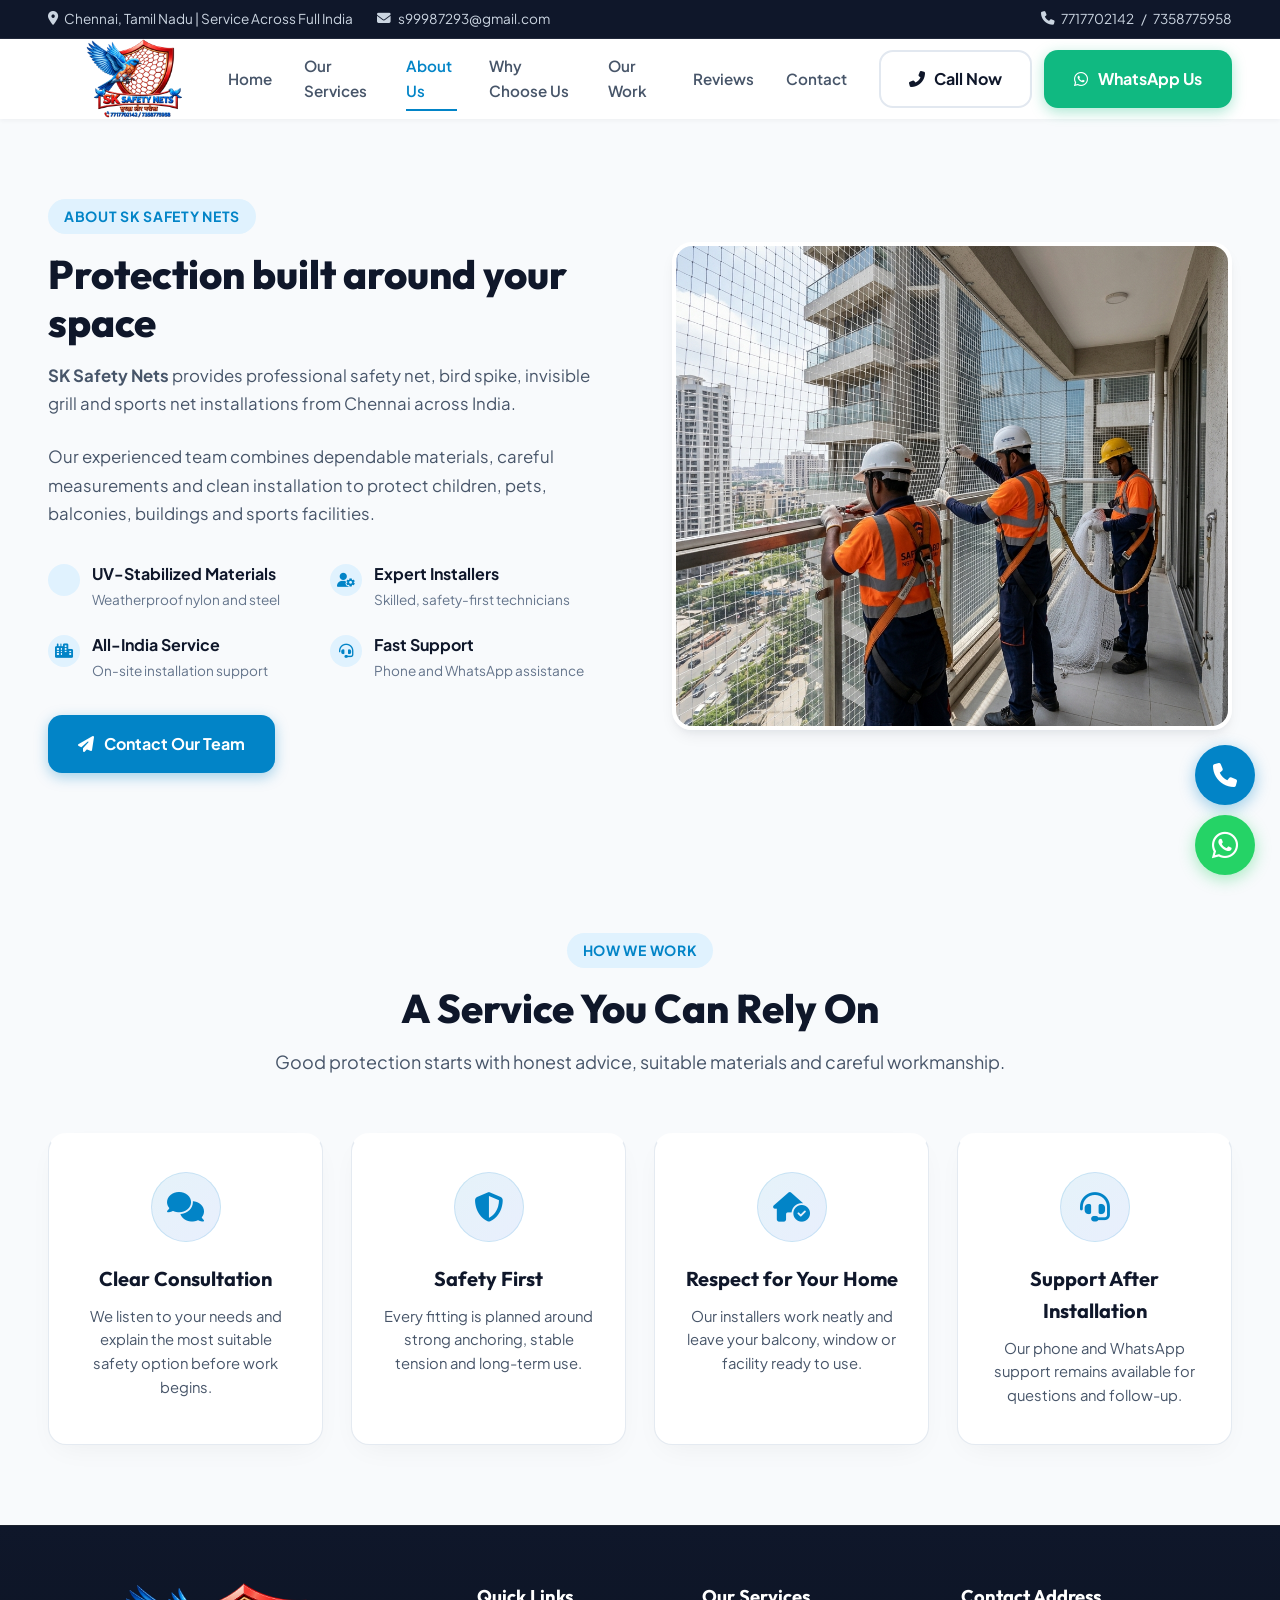
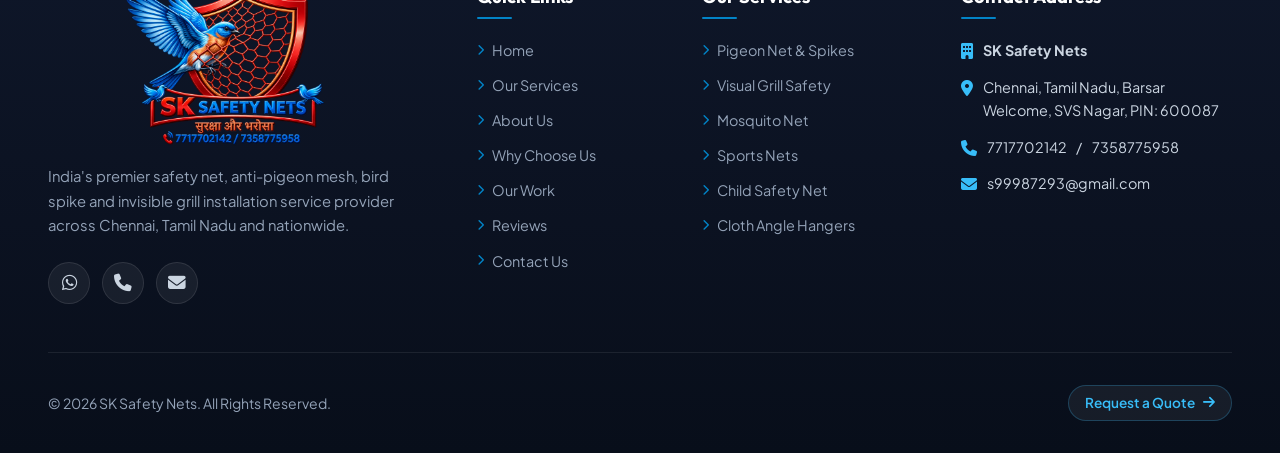
==== about.html @ f0ebfb07 "Initial commit" ====
<!doctype html>
<html lang="en">

<head>
    <meta charset="UTF-8">
    <meta name="viewport" content="width=device-width, initial-scale=1.0">
    <title>About Us | SK Safety Nets</title>
    <link rel="stylesheet" href="https://cdnjs.cloudflare.com/ajax/libs/font-awesome/6.4.0/css/all.min.css">
    <link rel="stylesheet" href="style/style.css">
</head>

<body>
    <div class="header-topbar">
        <div class="container-full topbar-content">
            <div class="topbar-info">
                <div class="topbar-item"><i class="fa-solid fa-location-dot"></i><span>Chennai, Tamil Nadu | Service
                        Across Full India</span></div>
                <div class="topbar-item"><i class="fa-solid fa-envelope"></i><a
                        href="mailto:s99987293@gmail.com">s99987293@gmail.com</a></div>
            </div>
            <div class="topbar-info">
                <div class="topbar-item"><i class="fa-solid fa-phone"></i><a href="tel:7717702142">7717702142</a> / <a
                        href="tel:7358775958">7358775958</a></div>
            </div>
        </div>
    </div>
    <header class="main-header">
        <div class="container-full header-container"><a href="index.html" class="brand-logo"><img src="images/logo.jpg"
                    alt="SK Safety Nets Logo" class="site-logo"></a>
            <nav class="nav-menu" id="navMenu"><a href="index.html" class="nav-link">Home</a><a href="services.html"
                    class="nav-link">Our Services</a><a href="about.html" class="nav-link active">About Us</a><a
                    href="why-choose-us.html" class="nav-link">Why Choose Us</a><a href="our-work.html"
                    class="nav-link">Our Work</a><a href="reviews.html" class="nav-link">Reviews</a><a
                    href="contact.html" class="nav-link">Contact</a></nav>
            <div class="header-cta-group"><a href="tel:7717702142" class="btn btn-outline btn-hide-mobile"><i
                        class="fa-solid fa-phone-flip"></i> Call Now</a><a href="https://wa.me/917717702142"
                    target="_blank" class="btn btn-whatsapp"><i class="fa-brands fa-whatsapp"></i> WhatsApp
                    Us</a><button class="mobile-toggle" id="mobileToggle" aria-label="Toggle Navigation Menu"><i
                        class="fa-solid fa-bars"></i></button></div>
        </div>
    </header>
    <main>
        <section class="section-padding about-section">
            <div class="container-full about-grid">
                <div class="about-content"><span class="section-badge">About SK Safety Nets</span>
                    <h1 class="section-title" style="text-align:left">Protection built around your space</h1>
                    <p class="about-text"><strong>SK Safety Nets</strong> provides professional safety net, bird spike,
                        invisible grill and sports net installations from Chennai across India.</p>
                    <p class="about-text">Our experienced team combines dependable materials, careful measurements and
                        clean installation to protect children, pets, balconies, buildings and sports facilities.</p>
                    <div class="about-highlights">
                        <div class="about-highlight-item"><i class="fa-solid fa-shield-check"></i>
                            <div><strong>UV-Stabilized Materials</strong><span>Weatherproof nylon and steel</span></div>
                        </div>
                        <div class="about-highlight-item"><i class="fa-solid fa-user-gear"></i>
                            <div><strong>Expert Installers</strong><span>Skilled, safety-first technicians</span></div>
                        </div>
                        <div class="about-highlight-item"><i class="fa-solid fa-city"></i>
                            <div><strong>All-India Service</strong><span>On-site installation support</span></div>
                        </div>
                        <div class="about-highlight-item"><i class="fa-solid fa-headset"></i>
                            <div><strong>Fast Support</strong><span>Phone and WhatsApp assistance</span></div>
                        </div>
                    </div><a href="contact.html" class="btn btn-primary"><i class="fa-solid fa-paper-plane"></i> Contact
                        Our Team</a>
                </div>
                <div class="about-image-wrapper">
                    <div class="about-img-box"><img src="images/about_img.png" alt="SK Safety Nets professional team">
                    </div>
                </div>
            </div>
        </section>
        <section class="section-padding" style="background-color: var(--bg-light);">
            <div class="container">
                <div class="section-header"><span class="section-badge">How We Work</span>
                    <h2 class="section-title">A Service You Can Rely On</h2>
                    <p class="section-subtitle">Good protection starts with honest advice, suitable materials and
                        careful workmanship.</p>
                </div>
                <div class="why-grid">
                    <div class="why-card">
                        <div class="why-icon-box"><i class="fa-solid fa-comments"></i></div>
                        <h3 class="why-title">Clear Consultation</h3>
                        <p class="why-desc">We listen to your needs and explain the most suitable safety option before
                            work begins.</p>
                    </div>
                    <div class="why-card">
                        <div class="why-icon-box"><i class="fa-solid fa-shield-halved"></i></div>
                        <h3 class="why-title">Safety First</h3>
                        <p class="why-desc">Every fitting is planned around strong anchoring, stable tension and
                            long-term use.</p>
                    </div>
                    <div class="why-card">
                        <div class="why-icon-box"><i class="fa-solid fa-house-circle-check"></i></div>
                        <h3 class="why-title">Respect for Your Home</h3>
                        <p class="why-desc">Our installers work neatly and leave your balcony, window or facility ready
                            to use.</p>
                    </div>
                    <div class="why-card">
                        <div class="why-icon-box"><i class="fa-solid fa-headset"></i></div>
                        <h3 class="why-title">Support After Installation</h3>
                        <p class="why-desc">Our phone and WhatsApp support remains available for questions and
                            follow-up.</p>
                    </div>
                </div>
            </div>
        </section>
    </main>
    <footer class="footer-section">
        <div class="container-full">
            <div class="footer-grid">
                <div class="footer-brand"><a href="index.html" class="brand-logo footer-logo"><img src="images/logo.jpg"
                            alt="SK Safety Nets Logo" style="width: 250px; height: auto; margin-left: 60px"></a>
                    <p class="footer-desc">India's premier safety net, anti-pigeon mesh, bird spike and invisible grill
                        installation service provider across Chennai, Tamil Nadu and nationwide.</p>
                    <div class="footer-social-badges"><a href="https://wa.me/917717702142" target="_blank"
                            class="social-badge" title="WhatsApp Us"><i class="fa-brands fa-whatsapp"></i></a><a
                            href="tel:7717702142" class="social-badge" title="Call Us"><i
                                class="fa-solid fa-phone"></i></a><a href="mailto:s99987293@gmail.com"
                            class="social-badge" title="Email Us"><i class="fa-solid fa-envelope"></i></a></div>
                </div>
                <div>
                    <h4 class="footer-title">Quick Links</h4>
                    <div class="footer-links"><a href="index.html"><i class="fa-solid fa-chevron-right"></i> Home</a><a
                            href="services.html"><i class="fa-solid fa-chevron-right"></i> Our Services</a><a
                            href="about.html"><i class="fa-solid fa-chevron-right"></i> About Us</a><a
                            href="why-choose-us.html"><i class="fa-solid fa-chevron-right"></i> Why Choose Us</a><a
                            href="our-work.html"><i class="fa-solid fa-chevron-right"></i> Our Work</a><a
                            href="reviews.html"><i class="fa-solid fa-chevron-right"></i> Reviews</a><a
                            href="contact.html"><i class="fa-solid fa-chevron-right"></i> Contact Us</a></div>
                </div>
                <div>
                    <h4 class="footer-title">Our Services</h4>
                    <div class="footer-links"><a href="services.html"><i class="fa-solid fa-chevron-right"></i> Pigeon
                            Net &amp; Spikes</a><a href="services.html"><i class="fa-solid fa-chevron-right"></i> Visual
                            Grill Safety</a><a href="services.html"><i class="fa-solid fa-chevron-right"></i> Mosquito
                            Net</a><a href="services.html"><i class="fa-solid fa-chevron-right"></i> Sports Nets</a><a
                            href="services.html"><i class="fa-solid fa-chevron-right"></i> Child Safety Net</a><a
                            href="services.html"><i class="fa-solid fa-chevron-right"></i> Cloth Angle Hangers</a></div>
                </div>
                <div>
                    <h4 class="footer-title">Contact Address</h4>
                    <div class="footer-contact-block">
                        <p><i class="fa-solid fa-building" style="color: #38bdf8"></i> <strong>SK Safety Nets</strong>
                        </p>
                        <p><i class="fa-solid fa-location-dot" style="color: #38bdf8"></i> Chennai, Tamil Nadu, Barsar
                            Welcome, SVS Nagar, PIN: 600087</p>
                        <p><i class="fa-solid fa-phone" style="color: #38bdf8"></i> <a
                                href="tel:7717702142">7717702142</a> / <a href="tel:7358775958">7358775958</a></p>
                        <p><i class="fa-solid fa-envelope" style="color: #38bdf8"></i> <a
                                href="mailto:s99987293@gmail.com">s99987293@gmail.com</a></p>
                    </div>
                </div>
            </div>
            <div class="footer-bottom">
                <p>© 2026 SK Safety Nets. All Rights Reserved.</p><a href="contact.html" class="footer-top-btn">Request
                    a Quote <i class="fa-solid fa-arrow-right"></i></a>
            </div>
        </div>
    </footer>
    <a href="tel:7717702142" class="floating-call" aria-label="Call SK Safety Nets"><i
            class="fa-solid fa-phone"></i></a>
    <a href="https://wa.me/917717702142" target="_blank" class="floating-whatsapp" aria-label="Chat on WhatsApp"><i
            class="fa-brands fa-whatsapp"></i></a>
    <script src="style/script.js"></script>
</body>

</html>
---- style/style.css ----
@import url("https://fonts.googleapis.com/css2?family=Plus+Jakarta+Sans:wght@400;500;600;700;800&family=Outfit:wght@500;600;700;800&display=swap");

:root {
    /* Primary & Accent Color Palette */
    --primary-dark: #0f172a;
    --primary-navy: #1e293b;
    --primary-blue: #2563eb;
    --accent-cyan: #0284c7;
    --accent-light: #e0f2fe;
    --accent-green: #10b981;
    --accent-green-hover: #059669;

    /* Neutral Shades */
    --text-primary: #0f172a;
    --text-secondary: #475569;
    --text-muted: #64748b;
    --bg-light: #f8fafc;
    --bg-white: #ffffff;
    --bg-card: #ffffff;
    --border-light: #e2e8f0;

    /* Shadows */
    --shadow-sm: 0 2px 4px rgba(15, 23, 42, 0.04);
    --shadow-md:
        0 8px 16px -4px rgba(15, 23, 42, 0.08),
        0 4px 6px -2px rgba(15, 23, 42, 0.04);
    --shadow-lg:
        0 20px 25px -5px rgba(15, 23, 42, 0.1),
        0 8px 10px -6px rgba(15, 23, 42, 0.05);
    --shadow-hover:
        0 25px 35px -5px rgba(2, 132, 199, 0.15),
        0 12px 15px -6px rgba(15, 23, 42, 0.08);

    /* Layout Constants */
    --radius-sm: 8px;
    --radius-md: 14px;
    --radius-lg: 20px;
    --radius-full: 9999px;

    --transition-fast: all 0.2s cubic-bezier(0.4, 0, 0.2, 1);
    --transition-smooth: all 0.3s cubic-bezier(0.4, 0, 0.2, 1);
}

/* Reset & Base Styles */

*,
*::before,
*::after {
    box-sizing: border-box;
    margin: 0;
    padding: 0;
}

html {
    scroll-behavior: smooth;
    font-size: 16px;
    overflow-x: hidden;
}

body {
    font-family:
        "Plus Jakarta Sans",
        -apple-system,
        BlinkMacSystemFont,
        sans-serif;
    color: var(--text-primary);
    background-color: var(--bg-white);
    line-height: 1.6;
    overflow-x: hidden;
    width: 100%;
}

img {
    max-width: 100%;
    height: auto;
    display: block;
}

a {
    text-decoration: none;
    color: inherit;
    transition: var(--transition-fast);
}

ul {
    list-style: none;
}

/* Container & Spacing */

.container {
    width: 100%;
    max-width: 1600px;
    margin: 0 auto;
    padding-left: 3rem;
    padding-right: 3rem;
}

.container-full {
    width: 100%;
    max-width: 1600px;
    margin: 0 auto;
    padding-left: 3rem;
    padding-right: 3rem;
}

@media (max-width: 992px) {

    .container,
    .container-full {
        padding-left: 2rem;
        padding-right: 2rem;
    }
}

@media (max-width: 576px) {

    .container,
    .container-full {
        padding-left: 1.25rem;
        padding-right: 1.25rem;
    }
}

.section-padding {
    padding: 5rem 0;
}

@media (max-width: 768px) {
    .section-padding {
        padding: 3.5rem 0;
    }
}

/* Section Header Utilities */

.section-header {
    text-align: center;
    max-width: 768px;
    margin: 0 auto 3.5rem;
}

.section-badge {
    display: inline-flex;
    align-items: center;
    gap: 0.5rem;
    padding: 0.4rem 1rem;
    background-color: var(--accent-light);
    color: var(--accent-cyan);
    border-radius: var(--radius-full);
    font-size: 0.875rem;
    font-weight: 700;
    letter-spacing: 0.05em;
    text-transform: uppercase;
    margin-bottom: 1rem;
}

.section-title {
    font-family: "Outfit", sans-serif;
    font-size: 2.5rem;
    font-weight: 800;
    color: var(--primary-dark);
    line-height: 1.2;
    margin-bottom: 1rem;
}

.section-subtitle {
    font-size: 1.125rem;
    color: var(--text-secondary);
}

@media (max-width: 768px) {
    .section-title {
        font-size: 1.875rem;
    }

    .section-subtitle {
        font-size: 1rem;
    }
}

/* Button Styles */

.btn {
    display: inline-flex;
    align-items: center;
    justify-content: center;
    gap: 0.6rem;
    padding: 0.875rem 1.75rem;
    border-radius: var(--radius-md);
    font-weight: 700;
    font-size: 1rem;
    cursor: pointer;
    border: 2px solid transparent;
    transition: var(--transition-smooth);
    white-space: nowrap;
}

.btn-primary {
    background-color: var(--accent-cyan);
    color: var(--bg-white);
    box-shadow: 0 4px 14px rgba(2, 132, 199, 0.35);
}

.btn-primary:hover {
    background-color: #0270ad;
    transform: translateY(-2px);
    box-shadow: 0 8px 20px rgba(2, 132, 199, 0.45);
}

.btn-whatsapp {
    background-color: var(--accent-green);
    color: var(--bg-white);
    box-shadow: 0 4px 14px rgba(16, 185, 129, 0.35);
}

.btn-whatsapp:hover {
    background-color: var(--accent-green-hover);
    transform: translateY(-2px);
    box-shadow: 0 8px 20px rgba(16, 185, 129, 0.45);
}

.btn-call {
    background-color: var(--accent-green);
    color: var(--bg-white);
    box-shadow: 0 4px 14px rgba(16, 185, 129, 0.3);
}

.btn-call:hover {
    background-color: var(--accent-green-hover);
    color: var(--bg-white);
    transform: translateY(-2px);
    box-shadow: 0 8px 20px rgba(16, 185, 129, 0.45);
}

.btn-outline {
    background-color: transparent;
    border-color: var(--border-light);
    color: var(--primary-dark);
}

.btn-outline:hover {
    border-color: var(--accent-cyan);
    color: var(--accent-cyan);
    background-color: rgba(2, 132, 199, 0.05);
}

.btn-full {
    width: 100%;
}



.header-topbar {
    width: 100%;
    background-color: var(--primary-dark);
    color: #94a3b8;
    font-size: 0.85rem;
    padding: 0.5rem 0;
    border-bottom: 1px solid rgba(255, 255, 255, 0.08);
}

.topbar-content {
    display: flex;
    justify-content: space-between;
    align-items: center;
    flex-wrap: wrap;
    gap: 0.75rem;
    width: 100%;
    max-width: 100%;
}

.topbar-info {
    display: flex;
    align-items: center;
    gap: 1.5rem;
    flex-wrap: wrap;
}

.topbar-item {
    display: flex;
    align-items: center;
    gap: 0.4rem;
    color: #cbd5e1;
}

.topbar-item a:hover {
    color: #38bdf8;
}

.topbar-badge {
    background: rgba(16, 185, 129, 0.15);
    color: #34d399;
    border: 1px solid rgba(52, 211, 153, 0.3);
    padding: 0.2rem 0.6rem;
    border-radius: var(--radius-full);
    font-weight: 600;
    font-size: 0.75rem;
}

/* Main Header */

.main-header {
    position: sticky;
    top: 0;
    left: 0;
    width: 100%;
    background-color: rgba(255, 255, 255, 0.95);
    backdrop-filter: blur(12px);
    -webkit-backdrop-filter: blur(12px);
    box-shadow: var(--shadow-sm);
    z-index: 1000;
    transition: var(--transition-fast);
}

.header-container {
    display: flex;
    align-items: center;
    justify-content: space-between;
    height: 80px;
    width: 100%;
    max-width: 100%;
}


.brand-logo {
    display: flex;
    align-items: center;
    justify-content: flex-start;
    flex-shrink: 0;
    text-decoration: none;
    width: auto;
}

.site-logo {
    width: 180px;
    height: 80px;
    max-width: 180px;
    object-fit: contain;
    object-position: center;
    display: block;
}

/* Navigation */

.nav-menu {
    display: flex;
    align-items: center;
    gap: 2rem;
    margin-left: auto;
    margin-right: 2rem;
}

.nav-link {
    font-weight: 600;
    color: var(--text-secondary);
    font-size: 0.95rem;
    position: relative;
    padding: 0.5rem 0;
}

.nav-link:hover,
.nav-link.active {
    color: var(--accent-cyan);
}

.nav-link::after {
    content: "";
    position: absolute;
    bottom: 0;
    left: 0;
    width: 0;
    height: 2px;
    background-color: var(--accent-cyan);
    transition: var(--transition-fast);
}

.nav-link:hover::after,
.nav-link.active::after {
    width: 100%;
}

/* Header Buttons */

.header-cta-group {
    display: flex;
    align-items: center;
    gap: 0.75rem;
    flex-shrink: 0;
}

.mobile-toggle {
    display: none;
    background: none;
    border: none;
    font-size: 1.5rem;
    color: var(--primary-dark);
    cursor: pointer;
    padding: 0.5rem;
}

/* =========================================================
   HEADER RESPONSIVE
========================================================= */

@media (max-width: 1200px) {
    .site-logo {
        width: 160px;
        max-width: 160px;
        height: 55px;
    }

    .nav-menu {
        gap: 1.25rem;
        margin-right: 1rem;
    }

    .nav-link {
        font-size: 0.88rem;
    }

    .header-cta-group .btn {
        padding: 0.75rem 1rem;
        font-size: 0.9rem;
    }
}

@media (max-width: 992px) {
    .header-container {
        height: 80px;
    }

    .site-logo {
        width: 160px;
        max-width: 160px;
        height: 55px;
    }

    .nav-menu {
        position: fixed;
        top: 80px;
        left: -100%;
        width: 100%;
        height: calc(100vh - 80px);
        background-color: var(--bg-white);
        flex-direction: column;
        justify-content: flex-start;
        align-items: center;
        padding: 2.5rem 2rem;
        gap: 1.5rem;
        margin: 0;
        box-shadow: var(--shadow-lg);
        transition: left 0.3s ease-in-out;
    }

    .nav-menu.active {
        left: 0;
    }

    .nav-link {
        font-size: 1rem;
        padding: 0.6rem 0;
    }

    .mobile-toggle {
        display: block;
    }

    .header-cta-group .btn-hide-mobile {
        display: none;
    }
}

@media (max-width: 576px) {
    .header-container {
        height: 70px;
    }

    .site-logo {
        width: 140px;
        max-width: 140px;
        height: 48px;
    }

    .nav-menu {
        top: 70px;
        height: calc(100vh - 70px);
        padding: 2rem 1.25rem;
    }

    .btn-whatsapp {
        padding: 0.65rem 0.85rem;
        font-size: 0.82rem;
    }

    .mobile-toggle {
        font-size: 1.4rem;
        padding: 0.35rem;
    }
}

@media (max-width: 400px) {
    .site-logo {
        width: 125px;
        max-width: 125px;
        height: 45px;
    }

    .btn-whatsapp {
        padding: 0.6rem 0.7rem;
        font-size: 0.78rem;
    }
}

/* =========================================================
   2. HERO SECTION
========================================================= */

.hero-section {
    position: relative;
    width: 100%;
    min-width: 100%;
    background: linear-gradient(135deg, #f8fafc 0%, #f1f5f9 100%);
    padding: 4.5rem 0;
    overflow: hidden;
}

.hero-grid {
    display: grid;
    grid-template-columns: 1fr 1fr;
    gap: 4rem;
    align-items: center;
    width: 100%;
    max-width: 100%;
}

.hero-content {
    display: flex;
    flex-direction: column;
    align-items: flex-start;
    width: 100%;
}

.hero-company-tag {
    display: inline-flex;
    align-items: center;
    gap: 0.5rem;
    background-color: rgba(2, 132, 199, 0.1);
    color: var(--accent-cyan);
    font-weight: 700;
    font-size: 0.9rem;
    padding: 0.4rem 1rem;
    border-radius: var(--radius-full);
    margin-bottom: 1.25rem;
}

.hero-title {
    font-family: "Outfit", sans-serif;
    font-size: clamp(2.5rem, 3.5vw, 3.75rem);
    font-weight: 800;
    line-height: 1.15;
    color: var(--primary-dark);
    margin-bottom: 1.25rem;
}

.hero-title span.gradient-text {
    background: linear-gradient(135deg,
            var(--accent-cyan) 0%,
            var(--primary-blue) 100%);
    background-clip: text;
    -webkit-background-clip: text;
    -webkit-text-fill-color: transparent;
}

.hero-description {
    font-size: 1.15rem;
    color: var(--text-secondary);
    line-height: 1.65;
    margin-bottom: 2rem;
}

.hero-actions {
    display: flex;
    align-items: center;
    gap: 1rem;
    flex-wrap: wrap;
    margin-bottom: 2.5rem;
}

.hero-features {
    display: grid;
    grid-template-columns: repeat(3, 1fr);
    gap: 1rem;
    width: 100%;
    padding-top: 1.5rem;
    border-top: 1px solid var(--border-light);
}

.hero-feature-item {
    display: flex;
    align-items: center;
    gap: 0.5rem;
    font-size: 0.875rem;
    font-weight: 600;
    color: var(--text-secondary);
}

.hero-feature-item i {
    color: var(--accent-green);
    font-size: 1.1rem;
}

.hero-image-wrapper {
    position: relative;
    width: 100%;
}

.hero-img-card {
    position: relative;
    border-radius: var(--radius-lg);
    overflow: hidden;
    box-shadow: var(--shadow-lg);
    border: 4px solid var(--bg-white);
    width: 100%;
}

.hero-img-card img {
    width: 100%;
    height: 520px;
    object-fit: cover;
    display: block;
}

.hero-floating-badge {
    position: absolute;
    bottom: 20px;
    left: -20px;
    background-color: var(--bg-white);
    padding: 1rem 1.25rem;
    border-radius: var(--radius-md);
    box-shadow: var(--shadow-lg);
    display: flex;
    align-items: center;
    gap: 1rem;
    border: 1px solid var(--border-light);
}

.badge-icon {
    width: 44px;
    height: 44px;
    border-radius: 50%;
    background-color: var(--accent-light);
    color: var(--accent-cyan);
    display: flex;
    align-items: center;
    justify-content: center;
    font-size: 1.25rem;
}

.badge-text strong {
    display: block;
    font-size: 1.1rem;
    color: var(--primary-dark);
}

.badge-text span {
    font-size: 0.8rem;
    color: var(--text-muted);
}

@media (max-width: 992px) {
    .hero-grid {
        grid-template-columns: 1fr;
        gap: 2.5rem;
    }

    .hero-title {
        font-size: 2.5rem;
    }

    .hero-floating-badge {
        left: 10px;
        bottom: 10px;
    }

    .hero-img-card img {
        height: 380px;
    }
}



.services-grid {
    display: grid;
    grid-template-columns: repeat(4, 1fr);
    gap: 1.75rem;
}

@media (max-width: 1200px) {
    .services-grid {
        grid-template-columns: repeat(3, 1fr);
    }
}

@media (max-width: 900px) {
    .services-grid {
        grid-template-columns: repeat(2, 1fr);
    }
}

@media (max-width: 600px) {
    .services-grid {
        grid-template-columns: 1fr;
    }
}

.service-card {
    background-color: var(--bg-card);
    border-radius: var(--radius-lg);
    overflow: hidden;
    box-shadow: 0 10px 30px -8px rgba(15, 23, 42, 0.06);
    border: 1px solid rgba(226, 232, 240, 0.9);
    display: flex;
    flex-direction: column;
    transition: all 0.35s cubic-bezier(0.4, 0, 0.2, 1);
    height: 100%;
    position: relative;
}

.service-card:hover {
    transform: translateY(-10px);
    box-shadow:
        0 25px 45px -12px rgba(2, 132, 199, 0.22),
        0 10px 15px -8px rgba(15, 23, 42, 0.08);
    border-color: rgba(2, 132, 199, 0.45);
}

.service-card-top {
    position: relative;
    height: 230px;
    overflow: hidden;
    background-color: var(--bg-light);
}

.service-card-top img {
    width: 100%;
    height: 100%;
    object-fit: cover;
    transition:
        transform 0.6s cubic-bezier(0.25, 1, 0.5, 1),
        filter 0.6s ease;
}

.service-card:hover .service-card-top img {
    transform: scale(1.08);
    filter: brightness(1.03);
}

.service-icon-badge {
    position: absolute;
    bottom: -24px;
    left: 50%;
    transform: translateX(-50%);
    width: 54px;
    height: 54px;
    background: linear-gradient(135deg, #ffffff 0%, #f8fafc 100%);
    border-radius: 50%;
    box-shadow: 0 8px 20px rgba(2, 132, 199, 0.18);
    display: flex;
    align-items: center;
    justify-content: center;
    font-size: 1.6rem;
    border: 2.5px solid var(--accent-cyan);
    z-index: 5;
    transition:
        transform 0.35s ease,
        box-shadow 0.35s ease;
}

.service-card:hover .service-icon-badge {
    transform: translateX(-50%) scale(1.1);
    box-shadow: 0 12px 25px rgba(2, 132, 199, 0.35);
}

.service-card-body {
    padding: 2.5rem 1.6rem 1.6rem;
    display: flex;
    flex-direction: column;
    align-items: center;
    text-align: center;
    flex-grow: 1;
}

.service-name {
    font-family: "Outfit", sans-serif;
    font-size: 1.3rem;
    font-weight: 700;
    color: var(--primary-dark);
    margin-bottom: 0.75rem;
    transition: color 0.3s ease;
}

.service-card:hover .service-name {
    color: var(--accent-cyan);
}

.service-desc {
    font-size: 0.95rem;
    color: var(--text-secondary);
    line-height: 1.6;
    margin-bottom: 1.6rem;
    flex-grow: 1;
}

.service-card-footer {
    width: 100%;
    padding-top: 1rem;
    border-top: 1px solid var(--border-light);
}



.about-section {
    width: 100%;
    background-color: var(--bg-light);
}

.about-grid {
    display: grid;
    grid-template-columns: 1fr 1fr;
    gap: 4rem;
    align-items: center;
    width: 100%;
    max-width: 100%;
}

.about-content {
    padding-right: 1rem;
    width: 100%;
}

.about-text {
    font-size: 1.05rem;
    color: var(--text-secondary);
    line-height: 1.7;
    margin-bottom: 1.5rem;
}

.about-highlights {
    display: grid;
    grid-template-columns: repeat(2, 1fr);
    gap: 1.25rem;
    margin: 2rem 0;
}

.about-highlight-item {
    display: flex;
    align-items: flex-start;
    gap: 0.75rem;
}

.about-highlight-item i {
    width: 32px;
    height: 32px;
    background-color: var(--accent-light);
    color: var(--accent-cyan);
    border-radius: 50%;
    display: flex;
    align-items: center;
    justify-content: center;
    font-size: 0.9rem;
    flex-shrink: 0;
    margin-top: 0.2rem;
}

.about-highlight-item strong {
    display: block;
    color: var(--primary-dark);
    font-size: 1rem;
}

.about-highlight-item span {
    font-size: 0.85rem;
    color: var(--text-muted);
}

.about-image-wrapper {
    position: relative;
    width: 100%;
}

.about-img-box {
    border-radius: var(--radius-lg);
    overflow: hidden;
    box-shadow: var(--shadow-md);
    border: 4px solid var(--bg-white);
    width: 100%;
}

.about-img-box img {
    width: 100%;
    height: 480px;
    object-fit: cover;
}

@media (max-width: 992px) {
    .about-grid {
        grid-template-columns: 1fr;
        gap: 2.5rem;
    }

    .about-content {
        padding-right: 0;
    }

    .about-img-box img {
        height: 340px;
    }
}


.why-grid {
    display: grid;
    grid-template-columns: repeat(4, 1fr);
    gap: 1.75rem;
    justify-content: center;
}

.why-card {
    background-color: var(--bg-white);
    border-radius: 18px;
    padding: 2.25rem 1.75rem;
    text-align: center;
    box-shadow: 0 10px 30px -10px rgba(15, 23, 42, 0.06);
    border: 1px solid rgba(226, 232, 240, 0.9);
    border-top: 3px solid transparent;
    transition: all 0.35s cubic-bezier(0.4, 0, 0.2, 1);
    display: flex;
    flex-direction: column;
    align-items: center;
}

.why-card:hover {
    transform: translateY(-8px);
    box-shadow: 0 22px 40px -10px rgba(2, 132, 199, 0.18);
    border-color: rgba(2, 132, 199, 0.3);
    border-top-color: var(--accent-cyan);
}

.why-icon-box {
    width: 70px;
    height: 70px;
    background: linear-gradient(135deg,
            rgba(2, 132, 199, 0.1) 0%,
            rgba(37, 99, 235, 0.1) 100%);
    color: var(--accent-cyan);
    border-radius: 50%;
    display: flex;
    align-items: center;
    justify-content: center;
    font-size: 1.85rem;
    margin-bottom: 1.35rem;
    transition: all 0.35s ease;
    border: 1px solid rgba(2, 132, 199, 0.15);
}

.why-card:hover .why-icon-box {
    background: linear-gradient(135deg,
            var(--accent-cyan) 0%,
            var(--primary-blue) 100%);
    color: #ffffff;
    box-shadow: 0 8px 20px rgba(2, 132, 199, 0.35);
    transform: scale(1.08);
}

.why-title {
    font-family: "Outfit", sans-serif;
    font-size: 1.25rem;
    font-weight: 700;
    color: var(--primary-dark);
    margin-bottom: 0.6rem;
    transition: color 0.3s ease;
}

.why-card:hover .why-title {
    color: var(--accent-cyan);
}

.why-desc {
    font-size: 0.925rem;
    color: var(--text-secondary);
    line-height: 1.6;
}

@media (max-width: 992px) {
    .why-grid {
        grid-template-columns: repeat(2, 1fr);
    }
}

@media (max-width: 576px) {
    .why-grid {
        grid-template-columns: 1fr;
    }
}



.gallery-section {
    background-color: var(--bg-light);
}

.gallery-slider-outer {
    position: relative;
    display: flex;
    align-items: center;
    margin: 1rem 0 1.5rem;
}

.gallery-slider-wrapper {
    display: flex;
    gap: 1.75rem;
    overflow-x: auto;
    scroll-snap-type: x mandatory;
    scroll-behavior: smooth;
    padding: 1rem 0.5rem 1.5rem;
    width: 100%;
    scrollbar-width: none;
    -ms-overflow-style: none;
}

.gallery-slider-wrapper::-webkit-scrollbar {
    display: none;
}

.gallery-item {
    position: relative;
    flex: 0 0 350px;
    scroll-snap-align: start;
    border-radius: 20px;
    overflow: hidden;
    box-shadow: 0 12px 30px -8px rgba(15, 23, 42, 0.12);
    height: 340px;
    cursor: pointer;
    border: 1px solid rgba(226, 232, 240, 0.9);
    transition: all 0.35s cubic-bezier(0.4, 0, 0.2, 1);
}

@media (max-width: 576px) {
    .gallery-item {
        flex: 0 0 280px;
        height: 300px;
    }
}

.gallery-item:hover {
    transform: translateY(-6px);
    box-shadow: 0 25px 45px -10px rgba(15, 23, 42, 0.22);
    border-color: var(--accent-cyan);
}

.gallery-item img {
    width: 100%;
    height: 100%;
    object-fit: cover;
    transition:
        transform 0.5s cubic-bezier(0.25, 1, 0.5, 1),
        filter 0.5s ease;
}

.gallery-overlay {
    position: absolute;
    inset: 0;
    background: linear-gradient(to top,
            rgba(15, 23, 42, 0.92) 0%,
            rgba(15, 23, 42, 0.35) 60%,
            transparent 100%);
    display: flex;
    flex-direction: column;
    justify-content: flex-end;
    padding: 1.75rem;
    opacity: 0;
    transform: translateY(10px);
    transition:
        opacity 0.35s ease,
        transform 0.35s ease;
}

.gallery-zoom-badge {
    position: absolute;
    top: 1.25rem;
    right: 1.25rem;
    background: rgba(15, 23, 42, 0.65);
    backdrop-filter: blur(8px);
    color: var(--accent-cyan);
    padding: 0.35rem 0.85rem;
    border-radius: var(--radius-full);
    font-size: 0.8rem;
    font-weight: 700;
    border: 1px solid rgba(2, 132, 199, 0.3);
}

.gallery-item:hover img {
    transform: scale(1.08);
    filter: brightness(1.05);
}

.gallery-item:hover .gallery-overlay {
    opacity: 1;
    transform: translateY(0);
}

.gallery-title {
    color: var(--bg-white);
    font-size: 1.15rem;
    font-weight: 700;
    margin-bottom: 0.2rem;
}

.gallery-category {
    color: var(--accent-cyan);
    font-size: 0.85rem;
    font-weight: 600;
}

/* Modal Lightbox */

.modal-lightbox {
    position: fixed;
    inset: 0;
    background-color: rgba(15, 23, 42, 0.9);
    z-index: 2000;
    display: none;
    align-items: center;
    justify-content: center;
    padding: 2rem;
}

.modal-lightbox.active {
    display: flex;
}

.modal-content-wrap {
    position: relative;
    max-width: 800px;
    width: 100%;
    background-color: var(--bg-white);
    border-radius: var(--radius-md);
    overflow: hidden;
}

.modal-content-wrap img {
    width: 100%;
    max-height: 70vh;
    object-fit: contain;
    background-color: #000;
}

.modal-close {
    position: absolute;
    top: 15px;
    right: 15px;
    background: rgba(0, 0, 0, 0.6);
    color: white;
    border: none;
    width: 36px;
    height: 36px;
    border-radius: 50%;
    font-size: 1.2rem;
    cursor: pointer;
}

.modal-caption {
    padding: 1rem;
    text-align: center;
    font-weight: 700;
    color: var(--primary-dark);
}



.reviews-grid {
    display: grid;
    grid-template-columns: repeat(3, 1fr);
    gap: 1.75rem;
}

.review-card {
    background-color: var(--bg-white);
    border-radius: 20px;
    padding: 2.25rem 2rem;
    box-shadow: 0 10px 30px -8px rgba(15, 23, 42, 0.06);
    border: 1px solid rgba(226, 232, 240, 0.9);
    border-top: 3px solid transparent;
    display: flex;
    flex-direction: column;
    justify-content: space-between;
    position: relative;
    overflow: hidden;
    transition: all 0.35s cubic-bezier(0.4, 0, 0.2, 1);
}

.review-card:hover {
    transform: translateY(-8px);
    box-shadow:
        0 25px 50px -12px rgba(2, 132, 199, 0.18),
        0 10px 15px -8px rgba(15, 23, 42, 0.05);
    border-color: rgba(2, 132, 199, 0.35);
    border-top-color: var(--accent-cyan);
}

.review-quote-icon {
    position: absolute;
    top: 1.25rem;
    right: 1.5rem;
    font-size: 3.5rem;
    color: rgba(2, 132, 199, 0.07);
    pointer-events: none;
    transition:
        color 0.35s ease,
        transform 0.35s ease;
}

.review-card:hover .review-quote-icon {
    color: rgba(2, 132, 199, 0.15);
    transform: scale(1.1);
}

.stars-row {
    color: #f59e0b;
    font-size: 1.15rem;
    margin-bottom: 1.25rem;
    display: flex;
    align-items: center;
    gap: 0.3rem;
    filter: drop-shadow(0 2px 4px rgba(245, 158, 11, 0.25));
}

.rating-number {
    font-size: 0.875rem;
    font-weight: 800;
    color: var(--primary-dark);
    margin-left: 0.4rem;
    background: rgba(245, 158, 11, 0.15);
    padding: 0.15rem 0.5rem;
    border-radius: var(--radius-full);
}

.review-text {
    font-size: 1rem;
    color: var(--text-secondary);
    line-height: 1.65;
    margin-bottom: 1.75rem;
    font-style: italic;
    position: relative;
    z-index: 2;
}

.reviewer-info {
    display: flex;
    align-items: center;
    gap: 1rem;
    padding-top: 1rem;
    border-top: 1px solid var(--border-light);
}

.reviewer-avatar {
    width: 50px;
    height: 50px;
    border-radius: 50%;
    background: linear-gradient(135deg,
            var(--accent-cyan) 0%,
            var(--primary-blue) 100%);
    color: #ffffff;
    display: flex;
    align-items: center;
    justify-content: center;
    font-weight: 800;
    font-size: 1.1rem;
    box-shadow: 0 4px 12px rgba(2, 132, 199, 0.3);
}

.reviewer-name {
    font-weight: 700;
    color: var(--primary-dark);
    font-size: 1.05rem;
    display: flex;
    align-items: center;
    gap: 0.4rem;
}

.verified-icon {
    color: var(--accent-green);
    font-size: 0.9rem;
}

.reviewer-location {
    font-size: 0.85rem;
    color: var(--text-muted);
    display: flex;
    align-items: center;
    gap: 0.3rem;
    margin-top: 0.1rem;
}

@media (max-width: 992px) {
    .reviews-grid {
        grid-template-columns: 1fr;
    }
}



.contact-section {
    background-color: var(--bg-light);
}

.contact-grid {
    display: grid;
    grid-template-columns: 1fr 1.15fr;
    gap: 4rem;
    align-items: start;
}

.contact-info-left {
    padding-right: 1.5rem;
}

.contact-info-title {
    font-family: "Outfit", sans-serif;
    font-size: 2.25rem;
    font-weight: 800;
    color: var(--primary-dark);
    margin-bottom: 1rem;
    line-height: 1.25;
}

.contact-info-desc {
    font-size: 1.05rem;
    color: var(--text-secondary);
    line-height: 1.65;
    margin-bottom: 2.25rem;
}

.contact-detail-list {
    display: flex;
    flex-direction: column;
    gap: 1.75rem;
}

.contact-detail-item {
    display: flex;
    align-items: flex-start;
    gap: 1.25rem;
    transition: transform 0.3s ease;
}

.contact-detail-item:hover {
    transform: translateX(6px);
}

.contact-detail-icon {
    width: 52px;
    height: 52px;
    background: linear-gradient(135deg,
            rgba(2, 132, 199, 0.1) 0%,
            rgba(37, 99, 235, 0.1) 100%);
    color: var(--accent-cyan);
    border-radius: 14px;
    display: flex;
    align-items: center;
    justify-content: center;
    font-size: 1.35rem;
    flex-shrink: 0;
    border: 1px solid rgba(2, 132, 199, 0.15);
    transition: all 0.35s ease;
}

.contact-detail-item:hover .contact-detail-icon {
    background: linear-gradient(135deg,
            var(--accent-cyan) 0%,
            var(--primary-blue) 100%);
    color: #ffffff;
    box-shadow: 0 8px 20px rgba(2, 132, 199, 0.3);
    transform: scale(1.05);
}

.contact-detail-content strong {
    display: block;
    font-size: 1.05rem;
    color: var(--primary-dark);
    margin-bottom: 0.25rem;
}

.contact-detail-content p,
.contact-detail-content a {
    font-size: 0.975rem;
    color: var(--text-secondary);
    line-height: 1.6;
}

.contact-detail-content a:hover {
    color: var(--accent-cyan);
}

/* Contact Form */

.contact-form-card {
    background-color: var(--bg-white);
    border-radius: 24px;
    padding: 2.75rem 2.25rem;
    box-shadow:
        0 15px 35px -10px rgba(15, 23, 42, 0.08),
        0 4px 12px rgba(15, 23, 42, 0.03);
    border: 1px solid rgba(203, 213, 225, 0.6);
    border-top: 4px solid var(--accent-cyan);
    position: relative;
    transition: all 0.35s ease;
}

.contact-form-card:hover {
    box-shadow:
        0 25px 50px -12px rgba(2, 132, 199, 0.16),
        0 10px 20px -8px rgba(15, 23, 42, 0.05);
    border-color: rgba(2, 132, 199, 0.35);
    border-top-color: var(--accent-cyan);
}

.form-header-box {
    border-bottom: 1px solid var(--border-light);
    padding-bottom: 1.25rem;
    margin-bottom: 1.75rem;
}

.form-header-top {
    display: flex;
    align-items: center;
    justify-content: space-between;
    gap: 1rem;
    flex-wrap: wrap;
    margin-bottom: 0.5rem;
}

.form-badge {
    display: inline-flex;
    align-items: center;
    gap: 0.4rem;
    padding: 0.35rem 0.85rem;
    background-color: var(--accent-light);
    color: var(--accent-cyan);
    border-radius: var(--radius-full);
    font-size: 0.8rem;
    font-weight: 700;
    text-transform: uppercase;
    letter-spacing: 0.04em;
    box-shadow: 0 2px 8px rgba(2, 132, 199, 0.12);
    border: 1px solid rgba(2, 132, 199, 0.2);
}

.contact-form-title {
    font-family: "Outfit", sans-serif;
    font-size: 1.75rem;
    font-weight: 800;
    color: var(--primary-dark);
    display: flex;
    align-items: center;
    gap: 0.6rem;
    margin-bottom: 0;
}

.contact-form-subtitle {
    font-size: 0.925rem;
    color: var(--text-muted);
    line-height: 1.5;
    margin-top: 0.4rem;
}

.form-row-2col {
    display: grid;
    grid-template-columns: 1fr 1fr;
    gap: 1.25rem;
}

@media (max-width: 576px) {
    .form-row-2col {
        grid-template-columns: 1fr;
    }
}

.form-group {
    margin-bottom: 1.35rem;
}

.form-label {
    display: block;
    font-size: 0.875rem;
    font-weight: 700;
    color: var(--primary-dark);
    margin-bottom: 0.5rem;
}

.input-icon-wrapper {
    position: relative;
    display: flex;
    align-items: center;
}

.input-icon {
    position: absolute;
    left: 1rem;
    color: var(--accent-cyan);
    font-size: 1rem;
    pointer-events: none;
    z-index: 2;
    transition: color 0.25s ease;
}

.input-icon.textarea-icon {
    top: 1rem;
}

.form-control {
    width: 100%;
    padding: 0.95rem 1rem 0.95rem 2.75rem;
    border-radius: 12px;
    border: 1.5px solid #cbd5e1;
    font-family: inherit;
    font-size: 0.975rem;
    color: var(--text-primary);
    background-color: #f8fafc;
    box-shadow: 0 3px 10px rgba(15, 23, 42, 0.03);
    transition: all 0.25s ease;
}

.form-control:focus {
    outline: none;
    background-color: #ffffff;
    border-color: var(--accent-cyan);
    box-shadow:
        0 6px 16px rgba(2, 132, 199, 0.15),
        0 0 0 3px rgba(2, 132, 199, 0.12);
}

.form-control:focus+.input-icon,
.input-icon-wrapper:focus-within .input-icon {
    color: var(--primary-blue);
}

textarea.form-control {
    resize: vertical;
    min-height: 115px;
    padding-top: 0.95rem;
}

.btn-lg {
    padding: 1rem 2rem;
    font-size: 1.05rem;
    border-radius: 14px;
}

.btn-arrow {
    margin-left: 0.3rem;
    transition: transform 0.3s ease;
}

.btn-whatsapp:hover .btn-arrow {
    transform: translateX(5px);
}

@media (max-width: 992px) {
    .contact-grid {
        grid-template-columns: 1fr;
        gap: 2.5rem;
    }

    .contact-info-left {
        padding-right: 0;
    }
}



.footer-section {
    width: 100%;
    background: linear-gradient(180deg, #0f172a 0%, #080e1a 100%);
    color: #94a3b8;
    padding: 3.5rem 0 2rem;
    border-top: 1px solid rgba(255, 255, 255, 0.08);
}

.footer-features-banner {
    display: grid;
    grid-template-columns: repeat(4, 1fr);
    gap: 2rem;
    padding-bottom: 2.5rem;
    margin-bottom: 3.5rem;
    border-bottom: 1px solid rgba(255, 255, 255, 0.08);
}

.footer-feature-item {
    display: flex;
    align-items: center;
    gap: 1.15rem;
    background: transparent;
    padding: 0;
    border: none;
    transition: transform 0.3s ease;
}

.footer-feature-item:hover {
    transform: translateY(-2px);
}

.footer-feature-item i {
    font-size: 2rem;
    color: var(--accent-cyan);
    flex-shrink: 0;
    transition:
        color 0.3s ease,
        transform 0.3s ease;
}

.footer-feature-item:hover i {
    color: #38bdf8;
    transform: scale(1.1);
}

.footer-feature-item strong {
    display: block;
    color: var(--bg-white);
    font-size: 1rem;
    font-weight: 700;
    margin-bottom: 0.15rem;
}

.footer-feature-item span {
    font-size: 0.85rem;
    color: #94a3b8;
}

@media (max-width: 992px) {
    .footer-features-banner {
        grid-template-columns: repeat(2, 1fr);
    }
}

@media (max-width: 576px) {
    .footer-features-banner {
        grid-template-columns: 1fr;
    }
}

.footer-grid {
    display: grid;
    grid-template-columns: 2.2fr 1fr 1.2fr 1.6fr;
    gap: 3.5rem;
    margin-bottom: 3rem;
    width: 100%;
    max-width: 100%;
}

/* Footer Logo */
.footer-brand .brand-logo {
    display: inline-flex;
    align-items: center;
    justify-content: flex-start;
    width: fit-content;
    margin-bottom: 1rem;
    text-decoration: none;
}

.footer-brand .site-logo {
    display: block;
    width: 100px;
    height: 48px;
    max-width: 100px;
    object-fit: contain;
    object-position: left center;
    border: 0;
    outline: none;
    background: transparent;
    flex-shrink: 0;
}

/* Prevent the footer logo from being stretched by global image rules */
.footer-brand .brand-logo img.site-logo {
    flex-shrink: 0;
}

.footer-desc {
    font-size: 0.925rem;
    line-height: 1.65;
    margin-bottom: 1.5rem;
    color: #94a3b8;
}

.footer-social-badges {
    display: flex;
    align-items: center;
    gap: 0.75rem;
}

.social-badge {
    width: 42px;
    height: 42px;
    border-radius: 50%;
    background: rgba(255, 255, 255, 0.06);
    color: #cbd5e1;
    display: flex;
    align-items: center;
    justify-content: center;
    font-size: 1.1rem;
    border: 1px solid rgba(255, 255, 255, 0.1);
    transition: all 0.3s ease;
}

.social-badge:hover {
    background: linear-gradient(135deg,
            var(--accent-cyan) 0%,
            var(--primary-blue) 100%);
    color: #ffffff;
    border-color: var(--accent-cyan);
    box-shadow: 0 6px 16px rgba(2, 132, 199, 0.35);
    transform: translateY(-3px);
}

.footer-title {
    color: var(--bg-white);
    font-family: "Outfit", sans-serif;
    font-size: 1.15rem;
    font-weight: 700;
    margin-bottom: 1.25rem;
    position: relative;
    padding-bottom: 0.5rem;
}

.footer-title::after {
    content: "";
    position: absolute;
    bottom: 0;
    left: 0;
    width: 35px;
    height: 2px;
    background-color: var(--accent-cyan);
    border-radius: var(--radius-full);
}

.footer-links {
    display: flex;
    flex-direction: column;
    gap: 0.75rem;
}

.footer-links a {
    font-size: 0.9rem;
    color: #94a3b8;
    display: flex;
    align-items: center;
    gap: 0.5rem;
    transition: all 0.25s ease;
}

.footer-links a i {
    font-size: 0.7rem;
    color: var(--accent-cyan);
    transition: transform 0.25s ease;
}

.footer-links a:hover {
    color: #38bdf8;
    transform: translateX(5px);
}

.footer-links a:hover i {
    transform: translateX(3px);
}

.footer-contact-block p {
    font-size: 0.9rem;
    color: #cbd5e1;
    line-height: 1.6;
    margin-bottom: 0.85rem;
    display: flex;
    align-items: flex-start;
    gap: 0.6rem;
}

.footer-contact-block p i {
    margin-top: 0.25rem;
    font-size: 1rem;
    flex-shrink: 0;
}

.footer-contact-block a {
    color: #cbd5e1;
    transition: color 0.25s ease;
}

.footer-contact-block a:hover {
    color: #38bdf8;
}

.footer-bottom {
    padding-top: 2rem;
    border-top: 1px solid rgba(255, 255, 255, 0.08);
    display: flex;
    justify-content: space-between;
    align-items: center;
    flex-wrap: wrap;
    gap: 1rem;
    font-size: 0.875rem;
    color: #94a3b8;
    width: 100%;
}

.footer-top-btn {
    display: inline-flex;
    align-items: center;
    gap: 0.5rem;
    background: rgba(255, 255, 255, 0.06);
    color: #38bdf8;
    padding: 0.4rem 1rem;
    border-radius: var(--radius-full);
    font-size: 0.85rem;
    font-weight: 600;
    border: 1px solid rgba(56, 189, 248, 0.25);
    transition: all 0.3s ease;
}

.footer-top-btn:hover {
    background: var(--accent-cyan);
    color: #ffffff;
    border-color: var(--accent-cyan);
    transform: translateY(-2px);
}

@media (max-width: 992px) {
    .footer-grid {
        grid-template-columns: 1fr 1fr;
        gap: 2rem;
    }
}

@media (max-width: 576px) {
    .footer-grid {
        grid-template-columns: 1fr;
    }

    .footer-bottom {
        flex-direction: column;
        text-align: center;
    }

    .footer-brand .site-logo {
        width: 110px;
        max-width: 110px;
        height: 42px;
    }
}

.floating-whatsapp {
    position: fixed;
    bottom: 25px;
    right: 25px;
    width: 60px;
    height: 60px;
    background-color: #25d366;
    color: white;
    border-radius: 50%;
    display: flex;
    align-items: center;
    justify-content: center;
    font-size: 1.875rem;
    box-shadow: 0 4px 16px rgba(37, 211, 102, 0.4);
    z-index: 999;
    transition: var(--transition-smooth);
}

.floating-whatsapp:hover {
    transform: scale(1.1);
    box-shadow: 0 8px 24px rgba(37, 211, 102, 0.5);
}

.floating-call {
    position: fixed;
    bottom: 95px;
    right: 25px;
    width: 60px;
    height: 60px;
    background-color: var(--accent-cyan);
    color: #ffffff;
    border-radius: 50%;
    display: flex;
    align-items: center;
    justify-content: center;
    font-size: 1.5rem;
    box-shadow: 0 4px 16px rgba(2, 132, 199, 0.4);
    z-index: 999;
    transition: var(--transition-smooth);
}

.floating-call:hover {
    transform: scale(1.1);
    box-shadow: 0 8px 24px rgba(2, 132, 199, 0.5);
}

.enquiry-popup {
    position: fixed;
    left: 25px;
    bottom: 25px;
    z-index: 1500;
    display: flex;
    align-items: flex-start;
    gap: 0.85rem;
    width: min(390px, calc(100vw - 50px));
    padding: 1.1rem 1.15rem;
    background: var(--bg-white);
    border: 1px solid var(--border-light);
    border-left: 4px solid var(--accent-cyan);
    border-radius: var(--radius-md);
    box-shadow: var(--shadow-lg);
    opacity: 0;
    pointer-events: none;
    transform: translateY(18px);
    transition: opacity 0.3s ease, transform 0.3s ease;
}

.enquiry-popup.active {
    opacity: 1;
    pointer-events: auto;
    transform: translateY(0);
}

.enquiry-popup-icon {
    display: flex;
    align-items: center;
    justify-content: center;
    flex: 0 0 40px;
    width: 40px;
    height: 40px;
    border-radius: 50%;
    background: var(--accent-light);
    color: var(--accent-cyan);
    font-size: 1.1rem;
}

.enquiry-popup-content {
    display: flex;
    flex-direction: column;
    gap: 0.2rem;
    padding-right: 1.2rem;
}

.enquiry-popup-content strong {
    color: var(--primary-dark);
    font-size: 1rem;
}

.enquiry-popup-content span {
    color: var(--text-secondary);
    font-size: 0.82rem;
}

.enquiry-popup-actions {
    display: flex;
    gap: 0.5rem;
    margin-top: 0.65rem;
}

.enquiry-popup-actions .btn {
    padding: 0.55rem 0.8rem;
    font-size: 0.78rem;
    border-radius: var(--radius-sm);
}

.enquiry-popup-close {
    position: absolute;
    top: 0.45rem;
    right: 0.55rem;
    width: 26px;
    height: 26px;
    border: 0;
    border-radius: 50%;
    background: transparent;
    color: var(--text-muted);
    font-size: 1.25rem;
    line-height: 1;
    cursor: pointer;
}

.enquiry-popup-close:hover {
    background: var(--accent-light);
    color: var(--accent-cyan);
}

@media (max-width: 576px) {

    .floating-whatsapp,
    .floating-call {
        right: 16px;
        width: 52px;
        height: 52px;
    }

    .floating-call {
        bottom: 83px;
    }

    .floating-whatsapp {
        bottom: 16px;
    }

    .enquiry-popup {
        left: 16px;
        bottom: 145px;
        width: calc(100vw - 32px);
    }
}
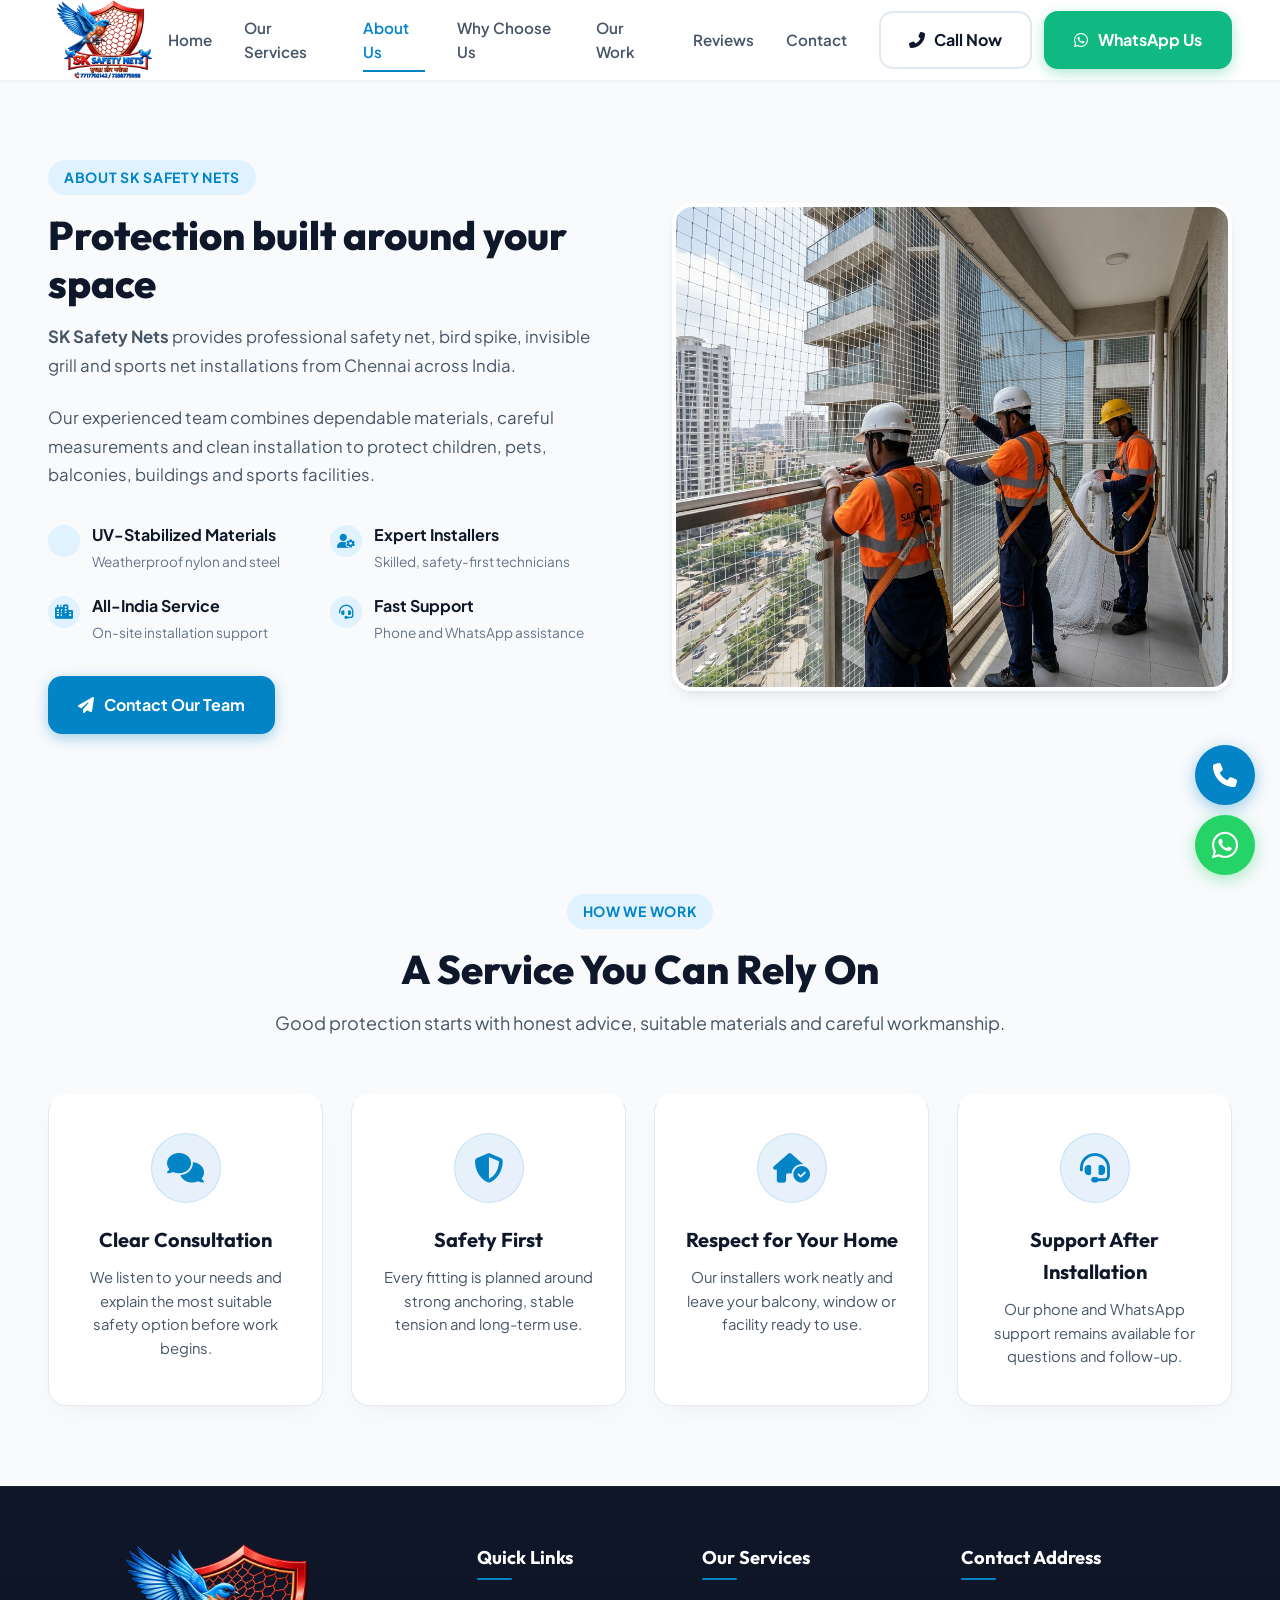
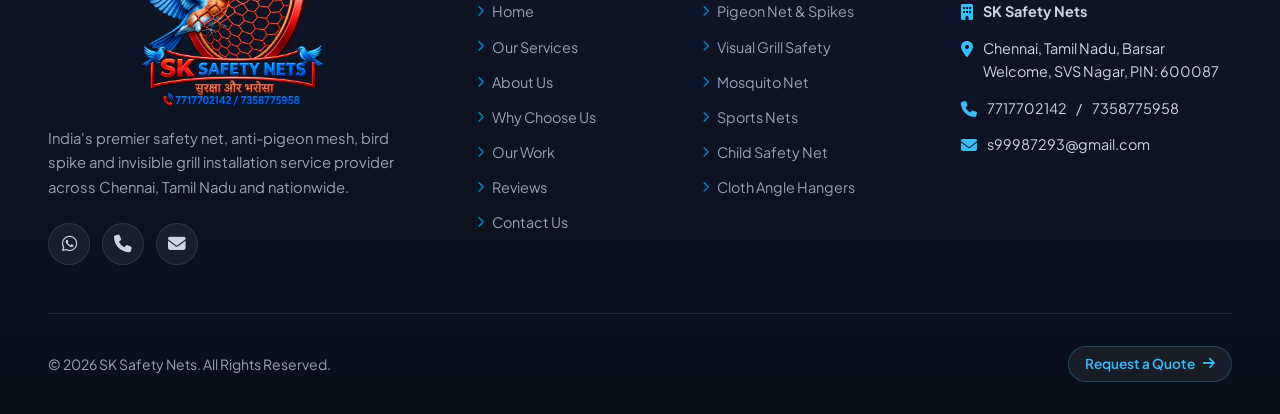
==== commit 9173edc0: "Updated website" ====
--- a/about.html
+++ b/about.html
@@ -10,20 +10,6 @@
 </head>
 
 <body>
-    <div class="header-topbar">
-        <div class="container-full topbar-content">
-            <div class="topbar-info">
-                <div class="topbar-item"><i class="fa-solid fa-location-dot"></i><span>Chennai, Tamil Nadu | Service
-                        Across Full India</span></div>
-                <div class="topbar-item"><i class="fa-solid fa-envelope"></i><a
-                        href="mailto:s99987293@gmail.com">s99987293@gmail.com</a></div>
-            </div>
-            <div class="topbar-info">
-                <div class="topbar-item"><i class="fa-solid fa-phone"></i><a href="tel:7717702142">7717702142</a> / <a
-                        href="tel:7358775958">7358775958</a></div>
-            </div>
-        </div>
-    </div>
     <header class="main-header">
         <div class="container-full header-container"><a href="index.html" class="brand-logo"><img src="images/logo.jpg"
                     alt="SK Safety Nets Logo" class="site-logo"></a>
--- a/style/style.css
+++ b/style/style.css
@@ -333,9 +333,9 @@
 }
 
 .site-logo {
-    width: 180px;
+    width: 120px;
     height: 80px;
-    max-width: 180px;
+    max-width: 120px;
     object-fit: contain;
     object-position: center;
     display: block;
@@ -405,8 +405,8 @@
 
 @media (max-width: 1200px) {
     .site-logo {
-        width: 160px;
-        max-width: 160px;
+        width: 105px;
+        max-width: 105px;
         height: 55px;
     }
 
@@ -431,8 +431,8 @@
     }
 
     .site-logo {
-        width: 160px;
-        max-width: 160px;
+        width: 105px;
+        max-width: 105px;
         height: 55px;
     }
 
@@ -477,9 +477,9 @@
     }
 
     .site-logo {
-        width: 140px;
-        max-width: 140px;
-        height: 48px;
+        width: 105px;
+        max-width: 105px;
+        height: 70px;
     }
 
     .nav-menu {
@@ -493,6 +493,42 @@
         font-size: 0.82rem;
     }
 
+    .btn {
+        white-space: normal;
+        text-align: center;
+    }
+
+    .hero-company-tag {
+        align-items: flex-start;
+        font-size: 0.78rem;
+        line-height: 1.35;
+    }
+
+    .hero-img-card img {
+        height: 290px;
+    }
+
+    .hero-floating-badge {
+        position: relative;
+        left: 0;
+        right: auto;
+        bottom: auto;
+        margin: -1rem 1rem 0;
+        padding: 0.8rem 1rem;
+    }
+
+    .badge-text strong {
+        font-size: 0.95rem;
+    }
+
+    .contact-info-title {
+        font-size: 1.9rem;
+    }
+
+    .contact-form-title {
+        font-size: 1.45rem;
+    }
+
     .mobile-toggle {
         font-size: 1.4rem;
         padding: 0.35rem;
@@ -501,9 +537,9 @@
 
 @media (max-width: 400px) {
     .site-logo {
-        width: 125px;
-        max-width: 125px;
-        height: 45px;
+        width: 95px;
+        max-width: 95px;
+        height: 64px;
     }
 
     .btn-whatsapp {
@@ -685,6 +721,54 @@
 
     .hero-img-card img {
         height: 380px;
+    }
+}
+
+@media (max-width: 768px) {
+    .hero-section {
+        padding: 3.5rem 0;
+    }
+
+    .hero-title {
+        font-size: clamp(2.15rem, 9vw, 3rem);
+    }
+
+    .hero-description {
+        font-size: 1rem;
+    }
+
+    .hero-actions {
+        align-items: stretch;
+        width: 100%;
+    }
+
+    .hero-actions .btn {
+        flex: 1 1 220px;
+    }
+
+    .hero-features {
+        grid-template-columns: 1fr;
+        gap: 0.75rem;
+    }
+
+    .hero-floating-badge {
+        left: 10px;
+        right: 10px;
+        width: auto;
+    }
+
+    .gallery-slider-outer {
+        gap: 0.5rem;
+    }
+
+    .gallery-control-btn {
+        flex: 0 0 40px;
+        width: 40px;
+        height: 40px;
+    }
+
+    .contact-form-card {
+        padding: 2rem 1.25rem;
     }
 }
 
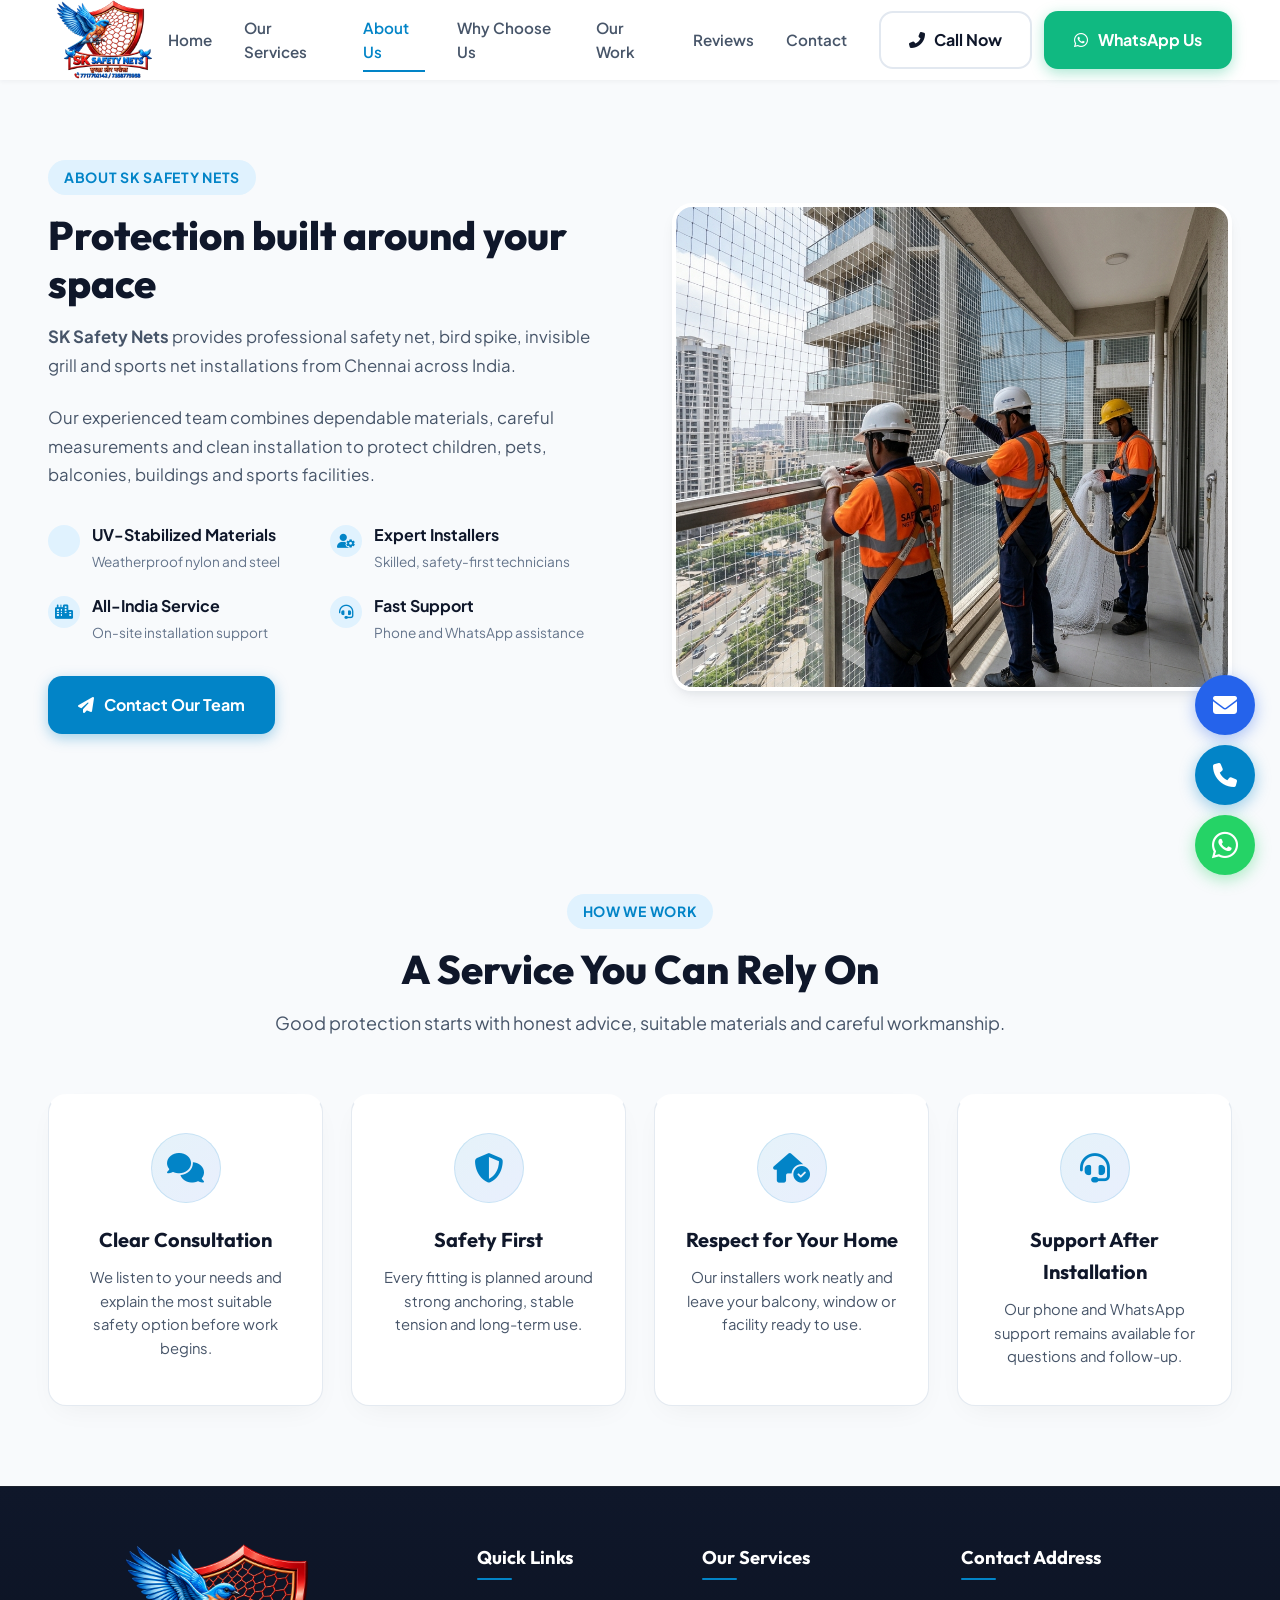
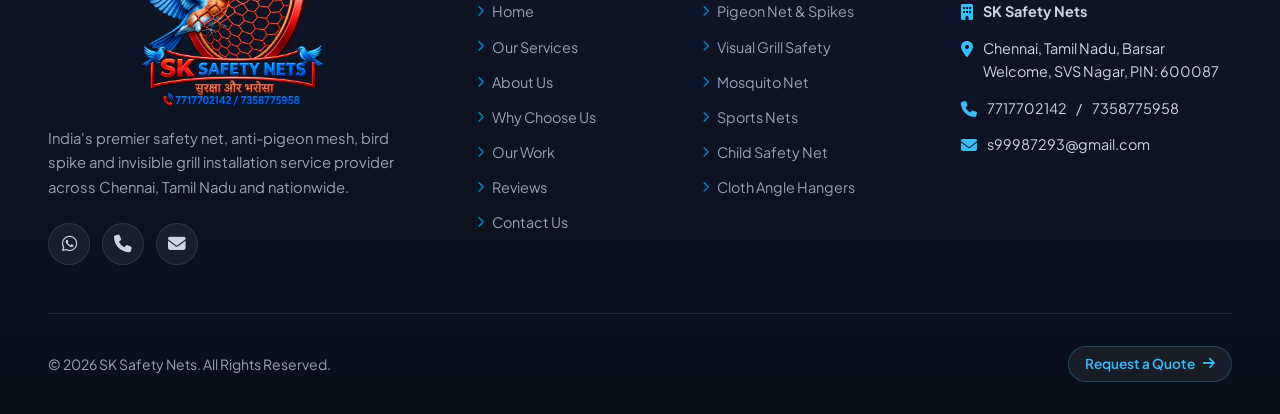
==== commit eb3c6fa1: "Update website" ====
--- a/about.html
+++ b/about.html
@@ -144,6 +144,8 @@
             </div>
         </div>
     </footer>
+    <a href="mailto:s99987293@gmail.com" class="floating-email" aria-label="Email SK Safety Nets"><i
+            class="fa-solid fa-envelope"></i></a>
     <a href="tel:7717702142" class="floating-call" aria-label="Call SK Safety Nets"><i
             class="fa-solid fa-phone"></i></a>
     <a href="https://wa.me/917717702142" target="_blank" class="floating-whatsapp" aria-label="Chat on WhatsApp"><i
--- a/style/style.css
+++ b/style/style.css
@@ -204,8 +204,9 @@
 
 .btn-primary:hover {
     background-color: #0270ad;
+    border-color: #f59e0b;
     transform: translateY(-2px);
-    box-shadow: 0 8px 20px rgba(2, 132, 199, 0.45);
+    box-shadow: 0 0 0 2px #f59e0b, 0 8px 20px rgba(2, 132, 199, 0.45);
 }
 
 .btn-whatsapp {
@@ -216,8 +217,9 @@
 
 .btn-whatsapp:hover {
     background-color: var(--accent-green-hover);
+    border-color: #86efac;
     transform: translateY(-2px);
-    box-shadow: 0 8px 20px rgba(16, 185, 129, 0.45);
+    box-shadow: 0 0 0 2px #86efac, 0 8px 20px rgba(16, 185, 129, 0.45);
 }
 
 .btn-call {
@@ -229,8 +231,23 @@
 .btn-call:hover {
     background-color: var(--accent-green-hover);
     color: var(--bg-white);
+    border-color: #7dd3fc;
     transform: translateY(-2px);
-    box-shadow: 0 8px 20px rgba(16, 185, 129, 0.45);
+    box-shadow: 0 0 0 2px #7dd3fc, 0 8px 20px rgba(16, 185, 129, 0.45);
+}
+
+.btn-email {
+    background-color: var(--primary-blue);
+    color: var(--bg-white);
+    box-shadow: 0 4px 14px rgba(37, 99, 235, 0.3);
+}
+
+.btn-email:hover {
+    background-color: #1d4ed8;
+    color: var(--bg-white);
+    border-color: #93c5fd;
+    transform: translateY(-2px);
+    box-shadow: 0 0 0 2px #93c5fd, 0 8px 20px rgba(37, 99, 235, 0.45);
 }
 
 .btn-outline {
@@ -243,10 +260,26 @@
     border-color: var(--accent-cyan);
     color: var(--accent-cyan);
     background-color: rgba(2, 132, 199, 0.05);
+    box-shadow: 0 0 0 2px var(--accent-cyan);
 }
 
 .btn-full {
     width: 100%;
+}
+
+.mobile-toggle:hover {
+    color: var(--accent-cyan);
+    border-color: var(--accent-cyan);
+}
+
+.gallery-control-btn:hover {
+    border-color: var(--accent-cyan);
+    color: var(--accent-cyan);
+}
+
+.modal-close:hover {
+    border-color: #f59e0b;
+    color: #f59e0b;
 }
 
 
@@ -1988,6 +2021,29 @@
     box-shadow: 0 8px 24px rgba(2, 132, 199, 0.5);
 }
 
+.floating-email {
+    position: fixed;
+    bottom: 165px;
+    right: 25px;
+    width: 60px;
+    height: 60px;
+    background-color: var(--primary-blue);
+    color: #ffffff;
+    border-radius: 50%;
+    display: flex;
+    align-items: center;
+    justify-content: center;
+    font-size: 1.5rem;
+    box-shadow: 0 4px 16px rgba(37, 99, 235, 0.4);
+    z-index: 999;
+    transition: var(--transition-smooth);
+}
+
+.floating-email:hover {
+    transform: scale(1.1);
+    box-shadow: 0 8px 24px rgba(37, 99, 235, 0.5);
+}
+
 .enquiry-popup {
     position: fixed;
     left: 25px;
@@ -2080,10 +2136,15 @@
 @media (max-width: 576px) {
 
     .floating-whatsapp,
-    .floating-call {
+    .floating-call,
+    .floating-email {
         right: 16px;
         width: 52px;
         height: 52px;
+    }
+
+    .floating-email {
+        bottom: 150px;
     }
 
     .floating-call {
